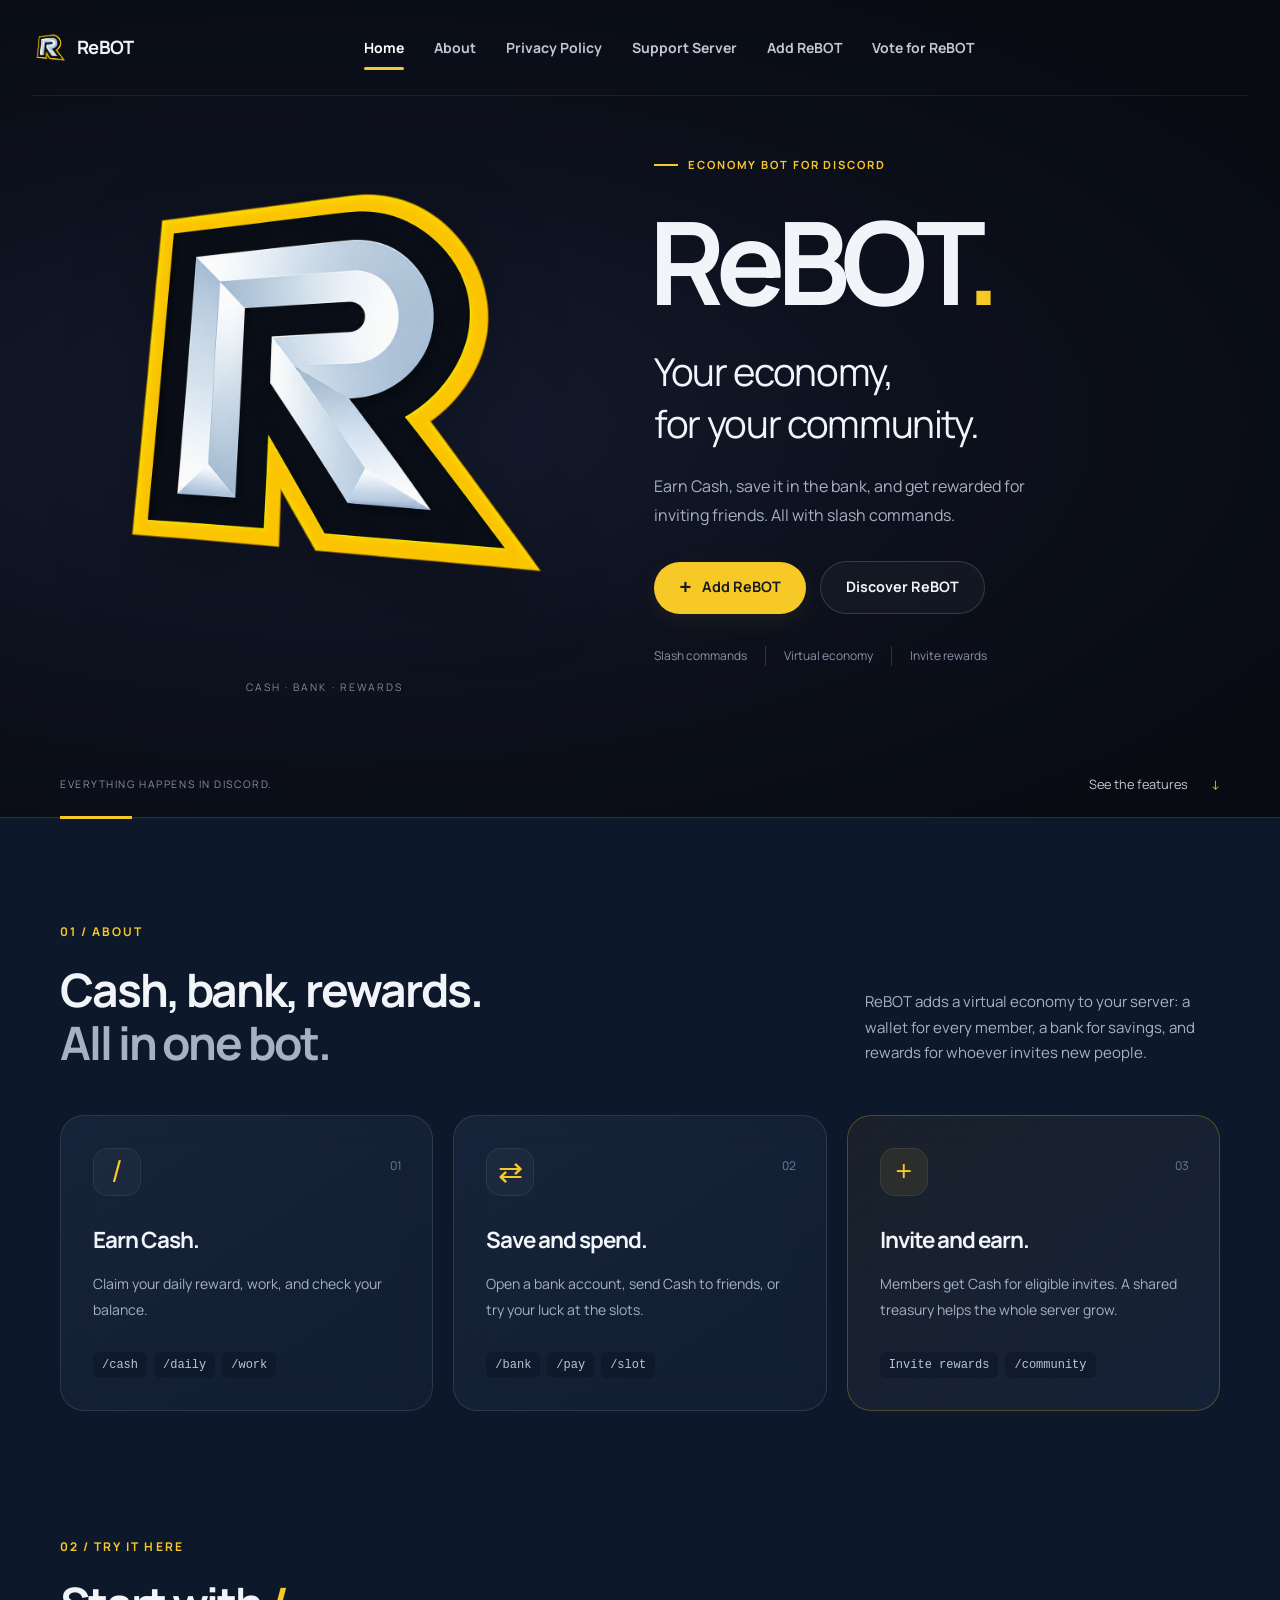
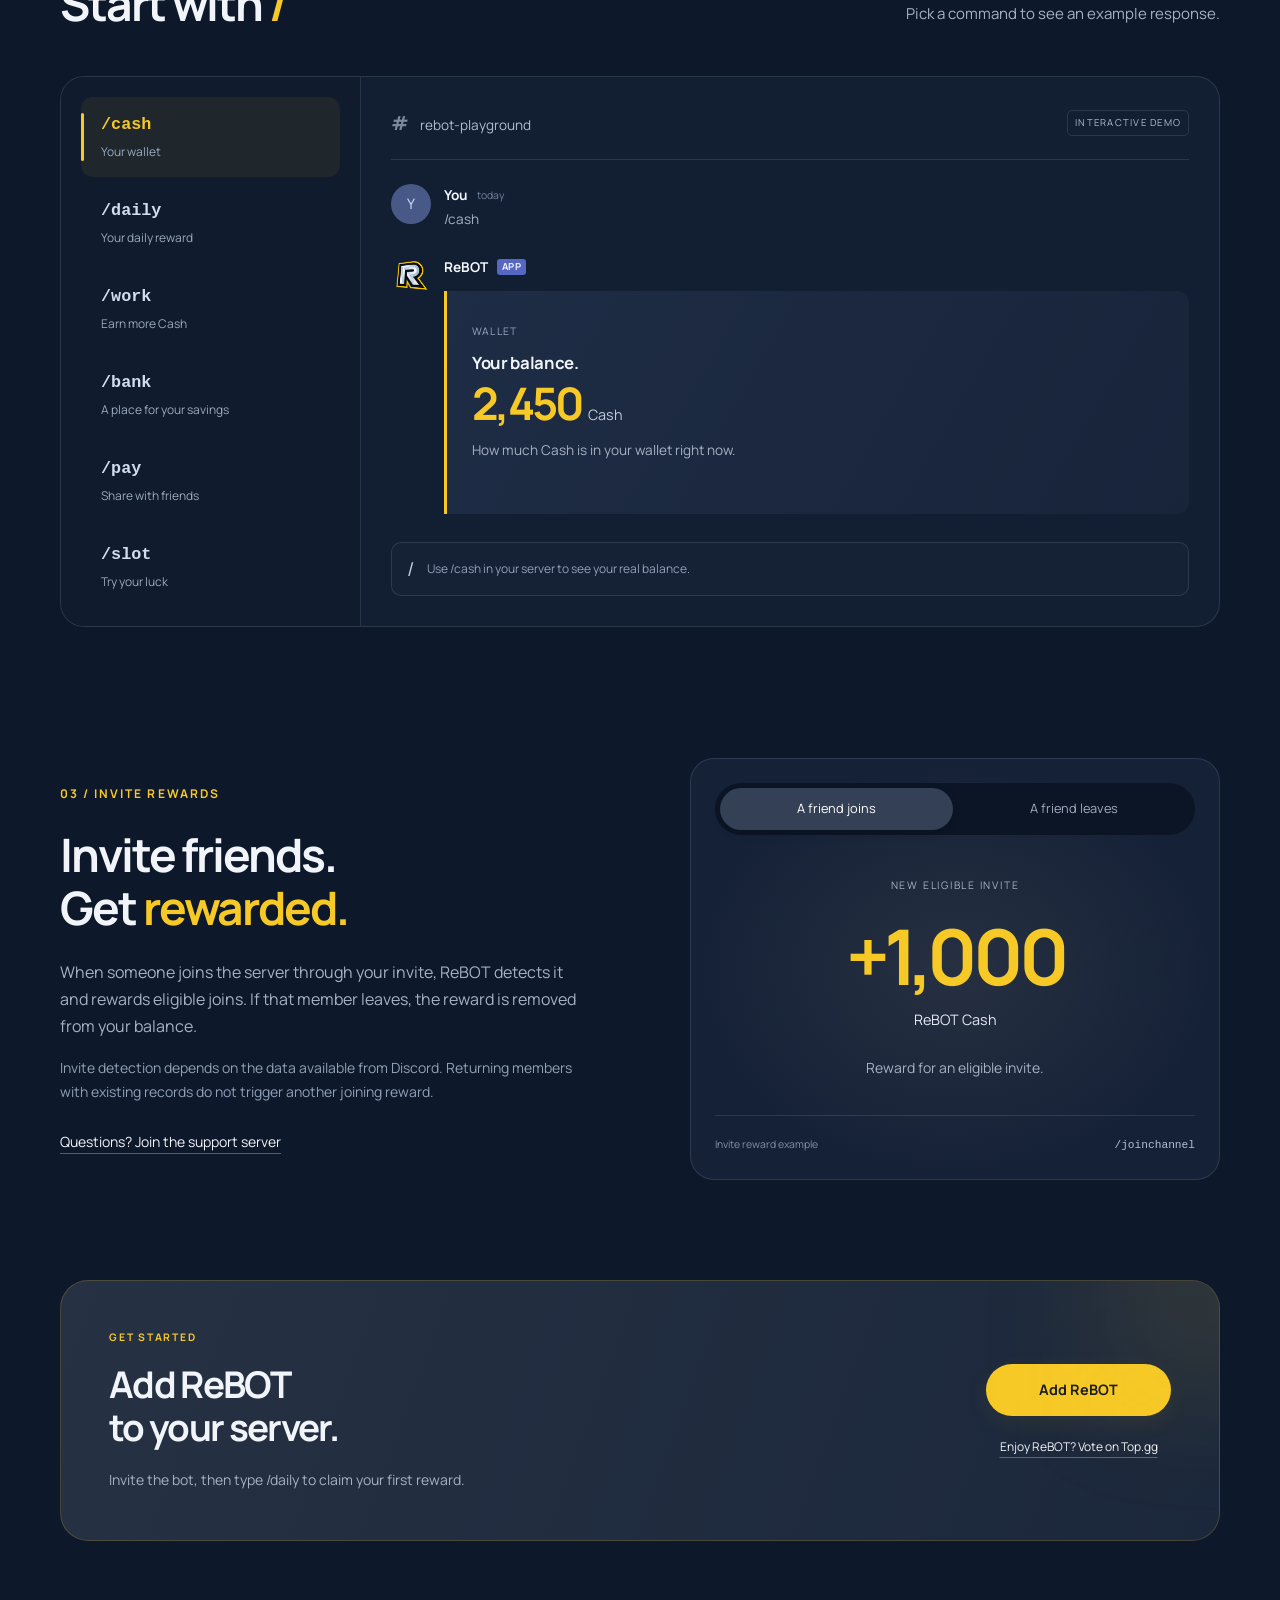
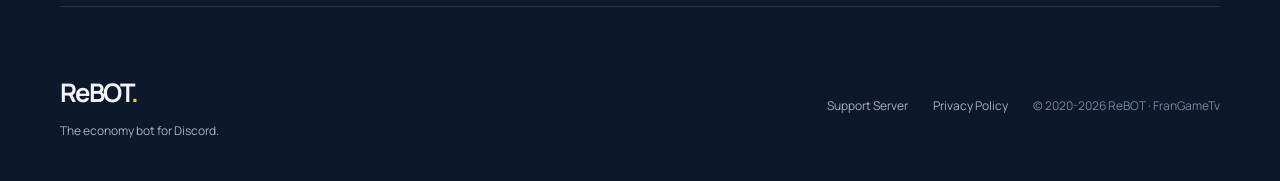
==== index.html @ 4101e81e "ReBOT-Web" ====
<!doctype html>
<html lang="en">
<head>
  <meta charset="utf-8"><meta name="viewport" content="width=device-width, initial-scale=1">
  <title>ReBOT - Your economy, for your community.</title>
  <meta name="description" content="Earn ReBOT Cash, invite friends, and grow your community. The Discord bot with a virtual economy, banking, daily rewards, and invite rewards.">
  <meta name="theme-color" content="#f6c927">
  <link rel="canonical" href="https://frangametv.github.io/ReBOT-Web/">
  <meta property="og:type" content="website"><meta property="og:locale" content="en_US"><meta property="og:site_name" content="ReBOT">
  <meta property="og:title" content="ReBOT - Your economy, for your community.">
  <meta property="og:description" content="Cash, banking, daily rewards, and invite rewards for your Discord server.">
  <meta property="og:url" content="https://frangametv.github.io/ReBOT-Web/">
  <meta property="og:image" content="https://frangametv.github.io/ReBOT-Web/assets/rebot-logo.png"><meta property="og:image:width" content="1254"><meta property="og:image:height" content="1254"><meta property="og:image:alt" content="Silver and yellow ReBOT logo">
  <meta name="twitter:card" content="summary_large_image"><meta name="twitter:title" content="ReBOT - Economy bot for Discord"><meta name="twitter:description" content="Cash, banking, rewards, and invites. All on Discord."><meta name="twitter:image" content="https://frangametv.github.io/ReBOT-Web/assets/rebot-logo.png">
  <link rel="icon" href="assets/rebot-logo.png" type="image/png">
  <link rel="preload" href="assets/manrope-regular.ttf" as="font" type="font/ttf" crossorigin>
  <link rel="stylesheet" href="styles.css"><script src="config.js" defer></script><script src="app.js" defer></script>
</head>
<body>
  <a class="skip-link" href="#main">Skip to content</a>
  <header class="site-header"><div class="nav-shell">
    <a class="brand" href="./" aria-label="ReBOT, homepage"><img src="assets/rebot-logo.png" alt="" width="36" height="36"><span>ReBOT</span></a>
    <button class="menu-toggle" aria-controls="navigation" aria-expanded="false" aria-label="Open menu"><span></span><span></span></button>
    <nav id="navigation" aria-label="Main navigation">
      <a class="active" href="./" aria-current="page">Home</a><a href="#about">About</a><a href="privacy.html">Privacy Policy</a><a href="https://discord.gg/d7ZrMRU" data-link="support" target="_blank" rel="noopener noreferrer">Support Server</a><a href="https://discord.com/oauth2/authorize?client_id=566619930540113920&amp;permissions=8&amp;scope=bot%20applications.commands" data-link="invite" target="_blank" rel="noopener noreferrer">Add ReBOT</a><a href="https://top.gg/bot/566619930540113920/vote" data-link="vote" target="_blank" rel="noopener noreferrer">Vote for ReBOT</a>
    </nav>
  </div></header>
  <main id="main">
    <section class="hero" aria-labelledby="hero-title"><div class="hero-inner container">
      <div class="logo-stage"><div class="logo-tilt"><img class="hero-logo" src="assets/rebot-logo.png" alt="Three-dimensional ReBOT logo: a silver R with a yellow outline" width="600" height="600" fetchpriority="high"></div><span class="logo-caption">CASH · BANK · REWARDS</span></div>
      <div class="hero-copy"><p class="eyebrow"><span class="tiny-line"></span> ECONOMY BOT FOR DISCORD</p><h1 id="hero-title">ReBOT<span class="title-dot">.</span></h1><p class="hero-subtitle">Your economy,<br>for your community.</p><p class="hero-description">Earn Cash, save it in the bank, and get rewarded for inviting friends. All with slash commands.</p><div class="button-row"><a class="button primary" data-link="invite" href="https://discord.com/oauth2/authorize?client_id=566619930540113920&amp;permissions=8&amp;scope=bot%20applications.commands" target="_blank" rel="noopener noreferrer"><span class="button-symbol" aria-hidden="true">+</span> Add ReBOT</a><a class="button secondary" href="#about">Discover ReBOT</a></div><div class="hero-tags"><span>Slash commands</span><span>Virtual economy</span><span>Invite rewards</span></div></div>
    </div><div class="hero-bottom container"><span>EVERYTHING HAPPENS IN DISCORD.</span><a href="#about">See the features <span aria-hidden="true">↓</span></a></div></section>
    <div class="section-rule" aria-hidden="true"><span></span></div>
    <section id="about" class="section container"><div class="section-heading reveal"><div><p class="eyebrow">01 / ABOUT</p><h2>Cash, bank, rewards.<br><span class="muted">All in one bot.</span></h2></div><p>ReBOT adds a virtual economy to your server: a wallet for every member, a bank for savings, and rewards for whoever invites new people.</p></div>
      <div class="feature-grid">
        <article class="feature-card reveal"><span class="feature-icon" aria-hidden="true">/</span><span class="card-number">01</span><h3>Earn Cash.</h3><p>Claim your daily reward, work, and check your balance.</p><div class="code-chips"><code>/cash</code><code>/daily</code><code>/work</code></div></article>
        <article class="feature-card reveal"><span class="feature-icon" aria-hidden="true">⇄</span><span class="card-number">02</span><h3>Save and spend.</h3><p>Open a bank account, send Cash to friends, or try your luck at the slots.</p><div class="code-chips"><code>/bank</code><code>/pay</code><code>/slot</code></div></article>
        <article class="feature-card feature-highlight reveal"><span class="feature-icon" aria-hidden="true">+</span><span class="card-number">03</span><h3>Invite and earn.</h3><p>Members get Cash for eligible invites. A shared treasury helps the whole server grow.</p><div class="code-chips"><code>Invite rewards</code><code>/community</code></div></article>
      </div>
    </section>
    <section id="commands" class="section command-section container"><div class="section-heading reveal"><div><p class="eyebrow">02 / TRY IT HERE</p><h2>Start with <span class="yellow">/</span></h2></div><p>Pick a command to see an example response.</p></div>
      <div class="command-playground reveal"><div class="command-picker" role="tablist" aria-label="Explore commands" aria-orientation="vertical">
        <button id="tab-cash" class="command-tab" role="tab" aria-selected="true" aria-controls="command-panel" data-command="cash"><code>/cash</code><span>Your wallet</span></button>
        <button id="tab-daily" class="command-tab" role="tab" aria-selected="false" aria-controls="command-panel" data-command="daily" tabindex="-1"><code>/daily</code><span>Your daily reward</span></button>
        <button id="tab-work" class="command-tab" role="tab" aria-selected="false" aria-controls="command-panel" data-command="work" tabindex="-1"><code>/work</code><span>Earn more Cash</span></button>
        <button id="tab-bank" class="command-tab" role="tab" aria-selected="false" aria-controls="command-panel" data-command="bank" tabindex="-1"><code>/bank</code><span>A place for your savings</span></button>
        <button id="tab-pay" class="command-tab" role="tab" aria-selected="false" aria-controls="command-panel" data-command="pay" tabindex="-1"><code>/pay</code><span>Share with friends</span></button>
        <button id="tab-slot" class="command-tab" role="tab" aria-selected="false" aria-controls="command-panel" data-command="slot" tabindex="-1"><code>/slot</code><span>Try your luck</span></button>
      </div><div id="command-panel" class="discord-demo" role="tabpanel" aria-labelledby="tab-cash" tabindex="0"><div class="demo-top"><span><b>#</b> rebot-playground</span><span class="demo-label">INTERACTIVE DEMO</span></div><div class="demo-message"><span class="demo-avatar">Y</span><div><span class="demo-name">You <small>today</small></span><p id="demo-input">/cash</p></div></div><div class="demo-message bot-message"><img src="assets/rebot-logo.png" alt="" width="40" height="40"><div class="demo-response"><span class="demo-name">ReBOT <span class="app-badge">APP</span></span><div class="response-embed" aria-live="polite"><span id="demo-kicker">WALLET</span><h3 id="demo-title">Your balance.</h3><div id="demo-value" class="demo-value">2,450 <span>Cash</span></div><p id="demo-description">How much Cash is in your wallet right now.</p></div></div></div><div class="demo-bottom"><span class="slash-mark">/</span><span id="demo-hint">Use /cash in your server to see your real balance.</span></div></div></div>
    </section>
    <section class="section container invite-section"><div class="invite-copy reveal"><p class="eyebrow">03 / INVITE REWARDS</p><h2>Invite friends.<br>Get <span class="yellow">rewarded.</span></h2><p>When someone joins the server through your invite, ReBOT detects it and rewards eligible joins. If that member leaves, the reward is removed from your balance.</p><p class="small-text">Invite detection depends on the data available from Discord. Returning members with existing records do not trigger another joining reward.</p><a class="text-link" href="https://discord.gg/d7ZrMRU" data-link="support" target="_blank" rel="noopener noreferrer">Questions? Join the support server</a></div><div class="invite-demo reveal"><div class="segmented" role="group" aria-label="Invite simulation"><button aria-pressed="true" data-event="join">A friend joins</button><button aria-pressed="false" data-event="leave">A friend leaves</button></div><div class="reward-display" aria-live="polite"><span class="reward-caption" id="reward-caption">NEW ELIGIBLE INVITE</span><strong id="reward-number">+1,000</strong><span class="reward-currency">ReBOT Cash</span><p id="reward-detail">Reward for an eligible invite.</p></div><div class="invite-footnote"><span>Invite reward example</span><code id="reward-command">/joinchannel</code></div></div></section>
    <section class="container closing-section reveal"><div><p class="eyebrow">GET STARTED</p><h2>Add ReBOT<br>to your server.</h2><p>Invite the bot, then type /daily to claim your first reward.</p></div><div class="closing-actions"><a class="button primary" data-link="invite" href="https://discord.com/oauth2/authorize?client_id=566619930540113920&amp;permissions=8&amp;scope=bot%20applications.commands" target="_blank" rel="noopener noreferrer">Add ReBOT</a><a class="text-link" data-link="vote" href="https://top.gg/bot/566619930540113920/vote" target="_blank" rel="noopener noreferrer">Enjoy ReBOT? Vote on Top.gg</a></div></section>
  </main>
  <footer class="site-footer container"><div><a class="footer-brand" href="./">ReBOT<span>.</span></a><p>The economy bot for Discord.</p></div><div class="footer-links"><a href="https://discord.gg/d7ZrMRU" data-link="support" target="_blank" rel="noopener noreferrer">Support Server</a><a href="privacy.html">Privacy Policy</a><span>© 2020-<span data-year>2026</span> ReBOT · FranGameTv</span></div></footer>
</body>
</html>
---- styles.css ----
@font-face{font-family:Manrope;src:url('assets/manrope-regular.ttf') format('truetype');font-weight:400 500;font-display:swap}@font-face{font-family:Manrope;src:url('assets/manrope-bold.ttf') format('truetype');font-weight:600 800;font-display:swap}
:root{--bg:#0e182b;--hero:#0a0d17;--surface:#162238;--surface-high:#1c2940;--ink:#f1f4f9;--muted:#a6b1c4;--yellow:#f6c927;--line:rgba(193,207,235,.14);--radius:24px;--font:Manrope,'Segoe UI',sans-serif;color-scheme:dark}
*{box-sizing:border-box}html{scroll-behavior:smooth;scroll-padding-top:110px}body{margin:0;background:var(--bg);color:var(--ink);font-family:var(--font);font-size:16px;line-height:1.7}a{color:inherit;text-decoration:none}button{font:inherit;color:inherit;cursor:pointer}button,a{-webkit-tap-highlight-color:transparent}button{border:0}button:focus-visible,a:focus-visible,summary:focus-visible,[tabindex="0"]:focus-visible{outline:3px solid var(--yellow);outline-offset:6px}img{display:block;max-width:100%}h1,h2,h3,p{margin:0}h1,h2,h3{line-height:1.16;letter-spacing:-.045em}h2{font-size:clamp(2rem,3.6vw,3.2rem);font-weight:700}h3{font-size:1.5rem}p{color:var(--muted)}code{font-family:Consolas,monospace;font-size:.9rem}.container{width:min(1160px,calc(100% - 96px));margin-inline:auto}.yellow{color:var(--yellow)}.muted{color:var(--muted)}.eyebrow{font-size:.75rem;font-weight:700;letter-spacing:.17em;color:var(--yellow);margin-bottom:24px}.small-text{font-size:.875rem}.skip-link{position:fixed;top:-100px;left:16px;z-index:99;background:var(--yellow);color:#111;padding:10px 20px;border-radius:12px}.skip-link:focus{top:15px}
.site-header{position:absolute;inset:0 0 auto;z-index:10}.nav-shell{width:min(1376px,calc(100% - 64px));min-height:96px;margin:auto;display:flex;align-items:center;gap:36px;border-bottom:1px solid rgba(255,255,255,.07)}.brand{display:flex;align-items:center;gap:9px;font-weight:700;font-size:1.15rem;letter-spacing:-.04em}.brand img{border-radius:8px}.site-header nav{display:flex;align-items:center;justify-content:center;gap:30px;margin:auto;padding-right:80px}.site-header nav a{position:relative;font-size:.875rem;font-weight:600;white-space:nowrap;padding:14px 0;color:#c0c7d4;transition:color .2s}.site-header nav a::after{content:'';position:absolute;bottom:3px;left:0;width:100%;height:3px;background:var(--yellow);border-radius:5px;transform:scaleX(0);transform-origin:center;transition:transform .2s}.site-header nav a:hover,.site-header nav a.active{color:#fff}.site-header nav a:hover::after,.site-header nav a:focus-visible::after,.site-header nav a.active::after{transform:scaleX(1)}.menu-toggle{display:none}
.hero{background:radial-gradient(ellipse at 26% 52%,#171d31 0%,#0d111e 43%,#080b12 85%);overflow:hidden;position:relative}.hero-inner{min-height:738px;padding-top:125px;padding-bottom:55px;display:grid;grid-template-columns:1fr 1.07fr;align-items:center;gap:65px}.logo-stage{position:relative;perspective:1000px;text-align:center}.logo-tilt{transform-style:preserve-3d;transition:transform .15s ease-out;will-change:transform}.hero-logo{width:100%;height:auto;aspect-ratio:1;object-fit:contain;filter:drop-shadow(0 24px 40px #0005)}.logo-caption{display:block;font-size:.65rem;letter-spacing:.2em;color:#7e8a9f;margin-top:25px}.hero-copy .eyebrow{display:flex;gap:10px;align-items:center;font-size:.7rem}.tiny-line{display:inline-block;width:24px;height:2px;background:var(--yellow)}.hero h1{font-size:clamp(5rem,9vw,8rem);letter-spacing:-.075em;font-weight:700;line-height:1.1;margin-left:-5px;margin-bottom:21px}.title-dot{color:var(--yellow)}.hero-subtitle{font-size:clamp(1.7rem,3vw,2.5rem);font-weight:500;color:var(--ink);line-height:1.35;letter-spacing:-.035em}.hero-description{max-width:420px;margin-top:22px;font-size:1rem;line-height:1.8}.button-row{display:flex;flex-wrap:wrap;align-items:center;gap:14px;margin-top:32px}.button{display:inline-flex;justify-content:center;align-items:center;gap:10px;min-height:52px;padding:13px 25px;border-radius:100px;font-size:.9rem;font-weight:700;transition:background .2s,transform .2s,box-shadow .2s}.button:hover{transform:translateY(-3px)}.primary{background:var(--yellow);color:#171a22;box-shadow:0 7px 24px #f6c92712}.primary:hover{background:#ffdb54;box-shadow:0 8px 30px #f6c92726}.secondary{background:#ffffff09;backdrop-filter:blur(16px);border:1px solid #ffffff26}.secondary:hover{background:#ffffff15}.button-symbol{font-size:1.4rem;line-height:1}.hero-tags{display:flex;gap:18px;margin-top:32px;font-size:.75rem;color:#8894a9}.hero-tags span+span{border-left:1px solid #ffffff25;padding-left:18px}.hero-bottom{display:flex;justify-content:space-between;align-items:center;padding-block:22px;color:#8591a7;font-size:.65rem;letter-spacing:.15em}.hero-bottom a{font-size:.8rem;letter-spacing:0;color:#c0c7d4}.hero-bottom a span{margin-left:20px;color:var(--yellow)}.section-rule{height:1px;background:var(--line);position:relative}.section-rule span{position:absolute;left:calc((100% - min(1160px,100% - 96px))/2);top:-1px;background:var(--yellow);width:72px;height:3px}
.section{padding-top:104px;padding-bottom:16px;scroll-margin-top:30px}.section-heading{display:flex;justify-content:space-between;gap:40px;align-items:flex-end;margin-bottom:45px}.section-heading>p{max-width:355px;font-size:.94rem;margin-bottom:4px}.section-heading .eyebrow{margin-bottom:20px}.feature-grid{display:grid;grid-template-columns:repeat(3,1fr);gap:20px}.feature-card{padding:32px;position:relative;background:linear-gradient(145deg,#1b2940aa,#142035aa);border:1px solid var(--line);border-radius:var(--radius);backdrop-filter:blur(16px);transition:transform .25s,border-color .25s}.feature-card:hover{transform:translateY(-6px);border-color:#f6c92766}.feature-icon{display:flex;align-items:center;justify-content:center;width:48px;height:48px;border-radius:15px;background:#ffffff08;border:1px solid #ffffff12;font-size:1.9rem;color:var(--yellow);margin-bottom:29px;line-height:1}.card-number{position:absolute;top:40px;right:30px;color:#6d7d96;font-size:.75rem}.feature-card h3{line-height:1.3;font-size:1.4rem;margin-bottom:17px}.feature-card p{font-size:.875rem;line-height:1.85}.code-chips{display:flex;gap:7px;flex-wrap:wrap;margin-top:29px}.code-chips code{padding:3px 9px;background:#0a142580;color:#b9c5d9;border-radius:6px;font-size:.75rem}.feature-highlight{background:linear-gradient(140deg,#f6c9270d,#162238);border-color:#f6c92740}.feature-highlight .feature-icon{background:#f6c92715}.command-section{padding-top:110px}.command-playground{display:grid;grid-template-columns:300px 1fr;border:1px solid var(--line);border-radius:var(--radius);overflow:hidden;background:#121e32}.command-picker{display:flex;flex-direction:column;gap:6px;padding:20px;border-right:1px solid var(--line);background:#101b2d}.command-tab{text-align:left;display:flex;flex-direction:column;gap:3px;padding:14px 20px;border-radius:12px;background:transparent;transition:background .2s;position:relative}.command-tab:hover{background:#ffffff06}.command-tab[aria-selected="true"]{background:#f6c92710}.command-tab[aria-selected="true"]::before{content:'';position:absolute;left:0;top:20%;height:60%;width:3px;border-radius:5px;background:var(--yellow)}.command-tab code{font-size:1.05rem;font-weight:700;color:#d4ddef}.command-tab[aria-selected="true"] code{color:var(--yellow)}.command-tab span{color:#9aa9c0;font-size:.75rem}.discord-demo{padding:30px;display:flex;flex-direction:column;min-width:0}.demo-top{display:flex;justify-content:space-between;gap:12px;border-bottom:1px solid var(--line);padding-bottom:20px;margin-bottom:24px;font-size:.85rem;color:#b0bcd0}.demo-top b{font-size:1.2rem;margin-right:8px;color:#7c8aa1}.demo-label{font-size:.6rem;letter-spacing:.13em;border:1px solid var(--line);border-radius:5px;padding:4px 7px;align-self:center}.demo-message{display:flex;gap:13px;margin-bottom:25px;align-items:flex-start}.demo-avatar{width:40px;height:40px;border-radius:50%;background:#485987;color:#d9e1ff;display:grid;place-items:center;font-size:.9rem}.demo-name{font-size:.85rem;font-weight:700;display:flex;align-items:center;gap:9px}.demo-name small{font-size:.65rem;color:#74849f;font-weight:400}.demo-message p{font-size:.85rem}.demo-message>img{border-radius:12px;flex-shrink:0}.demo-response{width:100%;min-width:0}.app-badge{font-size:.6rem;background:#5666c3;padding:0 5px;border-radius:3px;letter-spacing:.04em}.response-embed{margin-top:12px;border-left:3px solid var(--yellow);background:linear-gradient(120deg,#1e2c45,#18243a);padding:25px;border-radius:0 12px 12px 0;min-height:223px}.response-embed>span{font-size:.65rem;letter-spacing:.12em;color:#96a7c1}.response-embed h3{font-size:1.05rem;letter-spacing:-.02em;margin-top:10px}.demo-value{font-size:2.8rem;font-weight:700;letter-spacing:-.06em;color:var(--yellow);line-height:1.4}.demo-value span{font-size:.9rem;letter-spacing:0;font-weight:400;color:#c2cbda}.response-embed p{font-size:.85rem;margin-top:4px;line-height:1.7}.demo-bottom{display:flex;align-items:center;gap:13px;background:#ffffff04;border:1px solid var(--line);border-radius:10px;padding:10px 15px;margin-top:auto;color:#91a1b9;font-size:.75rem}.slash-mark{font-size:1.2rem;color:#c6cfdf}.invite-section{display:grid;grid-template-columns:1fr 1fr;gap:100px;align-items:center;padding-top:115px;padding-bottom:100px}.invite-copy>p:not(.eyebrow){margin-top:24px}.invite-copy>p.small-text{margin-top:16px;color:#8fa0b8}.text-link{display:inline-block;font-size:.875rem;text-decoration:underline;text-decoration-color:#f6c92766;text-underline-offset:6px;transition:color .2s}.text-link:hover{color:var(--yellow)}.invite-copy .text-link{margin-top:26px}.invite-demo{border:1px solid var(--line);border-radius:var(--radius);background:radial-gradient(ellipse at 50% 50%,#263041,#152137 70%);padding:24px}.segmented{display:flex;background:#0b1525;border-radius:100px;padding:5px;gap:4px}.segmented button{padding:10px 15px;border-radius:100px;background:transparent;flex:1;font-size:.8rem;color:#9facbf;transition:all .2s}.segmented button[aria-pressed="true"]{background:#344055;color:#fff;box-shadow:0 3px 8px #0002}.reward-display{text-align:center;padding:35px 0}.reward-caption{font-size:.65rem;letter-spacing:.17em;color:#a4b1c6}.reward-display strong{display:block;font-size:clamp(3.5rem,6vw,5rem);color:var(--yellow);letter-spacing:-.07em;line-height:1.3;margin-top:9px}.reward-display.is-leave strong{color:#f2aa86}.reward-currency{font-size:.9rem;color:#e2e8f1}.reward-display p{font-size:.875rem;margin-top:23px}.invite-footnote{display:flex;justify-content:space-between;gap:10px;border-top:1px solid var(--line);padding-top:20px;font-size:.65rem;color:#8191ab}.invite-footnote code{font-size:.7rem;color:#b1bfd4}.closing-section{border:1px solid #f6c92730;border-radius:28px;background:linear-gradient(110deg,#263143,#1b273b);padding:48px;display:flex;align-items:center;justify-content:space-between;gap:40px;position:relative;overflow:hidden}.closing-section:before{content:'';position:absolute;width:250px;height:250px;right:-130px;top:-130px;background:#f6c92715;filter:blur(60px);pointer-events:none}.closing-section .eyebrow{font-size:.65rem;margin-bottom:16px}.closing-section h2{font-size:2.3rem}.closing-section p:not(.eyebrow){font-size:.875rem;margin-top:20px}.closing-actions{display:flex;flex-direction:column;align-items:center;gap:21px;flex-shrink:0}.closing-actions .button{min-width:185px}.closing-actions .text-link{font-size:.75rem}.site-footer{display:flex;justify-content:space-between;align-items:center;gap:30px;padding-top:64px;padding-bottom:40px;margin-top:65px;border-top:1px solid var(--line)}.footer-brand{font-size:1.6rem;font-weight:700;letter-spacing:-.06em}.footer-brand span{color:var(--yellow)}.site-footer p{font-size:.75rem;margin-top:6px}.footer-links{display:flex;gap:25px;align-items:center;flex-wrap:wrap;font-size:.75rem;color:#a3b1c8}.footer-links>a:hover{color:var(--yellow)}.footer-links>span{color:#74869f}.reveal{opacity:1;transform:none}.motion-ready .reveal{opacity:0;transform:translateY(16px);transition:opacity .6s,transform .6s}.motion-ready .reveal.visible{opacity:1;transform:none}
.privacy-hero .hero-inner{min-height:650px;grid-template-columns:.85fr 1.15fr;gap:75px}.privacy-hero .logo-stage{max-width:370px;justify-self:center}.privacy-hero h1{font-size:clamp(3.5rem,6.5vw,6rem);letter-spacing:-.065em}.privacy-hero .hero-subtitle{font-size:1.6rem}.policy-meta{font-size:.75rem;margin-top:26px;color:#8392aa}.privacy-layout{display:grid;grid-template-columns:230px 1fr;gap:70px;padding-top:75px;align-items:start}.policy-nav{position:sticky;top:32px}.policy-nav .eyebrow{font-size:.65rem;color:#94a5bf}.policy-nav a{display:block;font-size:.8rem;color:#a6b4c9;padding:10px 15px;border-left:2px solid var(--line);transition:all .2s}.policy-nav a:hover,.policy-nav a.current{border-color:var(--yellow);color:var(--yellow);background:#f6c92706}.policy-nav .policy-contact{margin-top:26px;border:1px solid var(--line);padding:18px;border-radius:14px}.policy-contact p{font-size:.8rem}.policy-contact a{border:0;padding:8px 0 0;color:var(--yellow)}.policy-content{min-width:0}.policy-intro{font-size:1.1rem;line-height:1.9;color:#c5cfde;margin-bottom:25px}.policy-note{border:1px solid #f6c92736;border-radius:14px;background:#f6c92708;padding:18px 22px;color:#d9ceb0;font-size:.8rem;margin-bottom:35px}.policy-summary{display:grid;grid-template-columns:repeat(3,1fr);gap:12px;margin-bottom:48px}.policy-summary div{border:1px solid var(--line);border-radius:16px;padding:20px;background:#ffffff03}.policy-summary strong{display:block;font-size:.95rem;color:#e9eff9;line-height:1.5;margin-bottom:8px}.policy-summary span{font-size:.75rem;color:#a3b1c6;line-height:1.5;display:block}.policy-section{scroll-margin-top:35px;padding-block:30px;border-top:1px solid var(--line)}.policy-section h2{font-size:1.65rem;margin-bottom:22px;line-height:1.35;display:flex;gap:15px;align-items:baseline}.policy-section h2>span{font-size:.7rem;color:var(--yellow);font-weight:400;letter-spacing:0}.policy-section>p{font-size:.925rem;line-height:1.9;margin-block:15px}.policy-section ul{color:#a6b1c4;font-size:.925rem;padding-left:20px}.policy-section li{padding:5px 0}.policy-section strong{color:#dce5f2;font-weight:700}.policy-section details{border:1px solid var(--line);border-radius:14px;margin-block:12px;background:#ffffff02;overflow:hidden}.policy-section summary{cursor:pointer;list-style:none;padding:20px 24px;font-size:.9rem;display:flex;justify-content:space-between;gap:20px;align-items:center}.policy-section summary::-webkit-details-marker{display:none}.policy-section summary:after{content:'+';color:var(--yellow);font-size:1.4rem;line-height:1}.policy-section details[open] summary:after{content:'−'}.policy-section details p{padding:0 24px 22px;font-size:.875rem;line-height:1.9}.policy-section a:not(.button){text-decoration:underline;text-underline-offset:4px;text-decoration-color:#f6c92766}.deletion-card{padding:28px;border:1px solid #f6c92740;border-radius:20px;background:linear-gradient(120deg,#f6c9270a,#ffffff03);margin-top:24px}.deletion-card h3{font-size:1.25rem;margin-bottom:12px}.deletion-card p{font-size:.875rem;line-height:1.8;margin-bottom:20px}.deletion-card .button{font-size:.8rem}.policy-actions{display:flex;gap:15px;flex-wrap:wrap;align-items:center}.copy-request{background:transparent;border:1px solid var(--line);font-size:.8rem;padding:12px 18px;border-radius:100px}.copy-status{font-size:.8rem;color:var(--yellow);margin-top:10px;min-height:1.7em}.request-template{white-space:pre-wrap;color:#c5cfde;font-family:var(--font);font-size:.85rem;padding:18px;border:1px solid var(--line);border-radius:10px;margin-top:15px}.request-template[hidden]{display:none}
@media(min-width:1500px){.hero-inner{min-height:800px}.hero h1{font-size:8.4rem}}
@media(max-width:1150px){.site-header nav{gap:20px;padding-right:0}.nav-shell{gap:22px}.site-header nav a{font-size:.75rem}.hero-inner{gap:35px}.hero-tags{gap:10px;font-size:.65rem}.hero-tags span+span{padding-left:10px}.feature-card{padding:25px}.invite-section{gap:55px}.privacy-layout{gap:40px;grid-template-columns:190px 1fr}.closing-section{padding:35px}.footer-links{gap:18px}}
@media(max-width:850px){.container{width:calc(100% - 48px)}.nav-shell{width:calc(100% - 40px);min-height:80px;justify-content:space-between}.menu-toggle{display:flex;flex-direction:column;justify-content:center;gap:6px;background:#ffffff09;border:1px solid var(--line);height:44px;width:44px;border-radius:50%;align-items:center}.menu-toggle span{display:block;width:18px;height:2px;background:#edf1f8;transition:transform .2s}.menu-toggle[aria-expanded="true"] span:first-child{transform:translateY(4px) rotate(45deg)}.menu-toggle[aria-expanded="true"] span:last-child{transform:translateY(-4px) rotate(-45deg)}.site-header nav{display:none;position:absolute;top:90px;left:20px;right:20px;background:#101a2bf5;backdrop-filter:blur(24px);border:1px solid var(--line);border-radius:20px;padding:18px 25px;box-shadow:0 20px 80px #0008;align-items:stretch;gap:3px}.site-header nav.is-open{display:flex;flex-direction:column}.site-header nav a{font-size:.9rem;align-self:flex-start}.hero-inner{min-height:680px;gap:25px}.hero h1{font-size:5.4rem}.hero-subtitle{font-size:1.8rem}.hero-copy .eyebrow{font-size:.6rem;letter-spacing:.1em}.hero-description{font-size:.9rem}.hero-tags{flex-wrap:wrap;row-gap:8px}.logo-caption{font-size:.55rem}.section{padding-top:75px}.section-heading{align-items:flex-start;flex-direction:column;gap:22px}.section-heading>p{max-width:520px}.feature-grid{gap:14px}.feature-card{padding:23px 20px}.feature-card h3{font-size:1.2rem}.feature-card p{font-size:.8rem}.command-playground{grid-template-columns:230px 1fr}.command-picker{padding:12px}.command-tab{padding:14px}.discord-demo{padding:22px}.demo-label{display:none}.response-embed{padding:18px}.demo-value{font-size:2.5rem}.invite-section{gap:30px}.invite-section h2{font-size:2.3rem}.invite-copy>p{font-size:.875rem}.segmented button{padding:10px;font-size:.7rem}.closing-section{gap:24px}.closing-section h2{font-size:1.8rem}.closing-actions .text-link{font-size:.65rem}.site-footer{align-items:flex-start}.footer-links{flex-direction:column;gap:12px;align-items:flex-end}.privacy-hero .hero-inner{gap:35px;min-height:610px}.privacy-hero h1{font-size:3.7rem}.privacy-hero .hero-subtitle{font-size:1.25rem}.privacy-layout{grid-template-columns:1fr}.policy-nav{position:static}.policy-nav .eyebrow,.policy-nav .policy-contact{display:none}.policy-nav>div:first-of-type{display:flex;flex-wrap:wrap;gap:8px}.policy-nav a{border:1px solid var(--line);border-radius:100px;padding:8px 14px;font-size:.75rem}.privacy-layout{padding-top:35px;gap:35px}}
@media(max-width:600px){.container{width:calc(100% - 40px)}.hero-inner{grid-template-columns:1fr;gap:25px;padding-top:100px;padding-bottom:35px;min-height:0}.logo-stage{width:240px;justify-self:center}.logo-caption{display:none}.hero-copy{text-align:center}.hero-copy .eyebrow{justify-content:center;margin-bottom:15px;font-size:.6rem}.hero h1{font-size:5rem;margin-bottom:17px}.hero-subtitle{font-size:1.85rem}.hero-description{max-width:330px;margin:20px auto 0}.button-row{justify-content:center;margin-top:25px}.hero-tags{justify-content:center;margin-top:27px;font-size:.65rem}.hero-bottom{padding:22px 0}.hero-bottom>span{font-size:.55rem;max-width:170px;line-height:1.8}.hero-bottom a{font-size:.7rem}.hero-bottom a span{margin-left:8px}.section-rule span{left:20px;width:50px}.section{padding-top:60px}.eyebrow{font-size:.65rem}.section-heading{margin-bottom:30px}.section-heading h2{font-size:2rem}.feature-grid{grid-template-columns:1fr}.feature-card{padding:26px}.feature-card h3{font-size:1.4rem}.feature-card p{font-size:.9rem}.feature-icon{margin-bottom:20px}.code-chips{margin-top:20px}.command-playground{grid-template-columns:1fr}.command-picker{flex-direction:row;overflow-x:auto;border-right:0;border-bottom:1px solid var(--line);padding:12px;gap:5px}.command-tab{padding:10px 16px;flex-shrink:0}.command-tab span{display:none}.command-tab[aria-selected="true"]::before{top:auto;bottom:0;height:2px;width:60%;left:20%}.command-tab code{font-size:.9rem}.discord-demo{padding:20px 16px}.demo-message{gap:10px}.demo-top{font-size:.75rem}.demo-message>img,.demo-avatar{width:32px;height:32px;flex-shrink:0}.demo-value{font-size:2.7rem}.response-embed{padding:18px 15px;min-height:230px}.response-embed p{font-size:.8rem}.demo-bottom{font-size:.65rem}.invite-section{grid-template-columns:1fr;padding-bottom:55px;gap:30px}.invite-section h2{font-size:2.2rem}.invite-copy>p{font-size:.9rem}.invite-demo{padding:20px}.segmented button{font-size:.8rem}.closing-section{padding:30px;flex-direction:column;align-items:flex-start;border-radius:24px}.closing-section h2{font-size:1.8rem}.closing-actions{align-items:flex-start;gap:18px}.closing-actions .text-link{font-size:.75rem}.site-footer{margin-top:50px;padding-top:35px;flex-direction:column;gap:26px}.footer-links{align-items:flex-start;gap:15px}.privacy-hero .hero-inner{grid-template-columns:1fr;gap:30px;min-height:0}.privacy-hero .logo-stage{width:160px}.privacy-hero h1{font-size:3.4rem}.privacy-hero .hero-subtitle{font-size:1.35rem}.privacy-hero .hero-description{font-size:.875rem}.policy-meta{font-size:.7rem}.privacy-layout{padding-top:30px}.policy-summary{gap:8px}.policy-summary div{padding:15px 11px}.policy-summary strong{font-size:.75rem}.policy-summary span{font-size:.65rem}.policy-intro{font-size:1rem}.policy-section h2{font-size:1.45rem}.policy-section summary{padding:18px;font-size:.85rem}.policy-section details p{padding:0 18px 18px}.deletion-card{padding:22px}}
@media(prefers-reduced-motion:reduce){html{scroll-behavior:auto}*,*:before,*:after{animation:none!important;transition:none!important}.motion-ready .reveal{opacity:1;transform:none}.logo-tilt{transform:none!important}}
@media print{.site-header,.hero .logo-stage,.hero-bottom,.policy-nav,.site-footer,.policy-actions,.copy-status{display:none}body,.hero{background:white;color:black}.container{width:100%}.privacy-hero .hero-inner{display:block;min-height:0;padding:20px 0}.hero h1{font-size:36px}.privacy-layout{display:block;padding-top:20px}p,.policy-intro,.policy-section strong{color:#333}.policy-section{break-inside:avoid}.policy-section details p{display:block}.policy-summary div,.policy-section details{border:1px solid #ccc}.hero-subtitle{color:#333!important}}
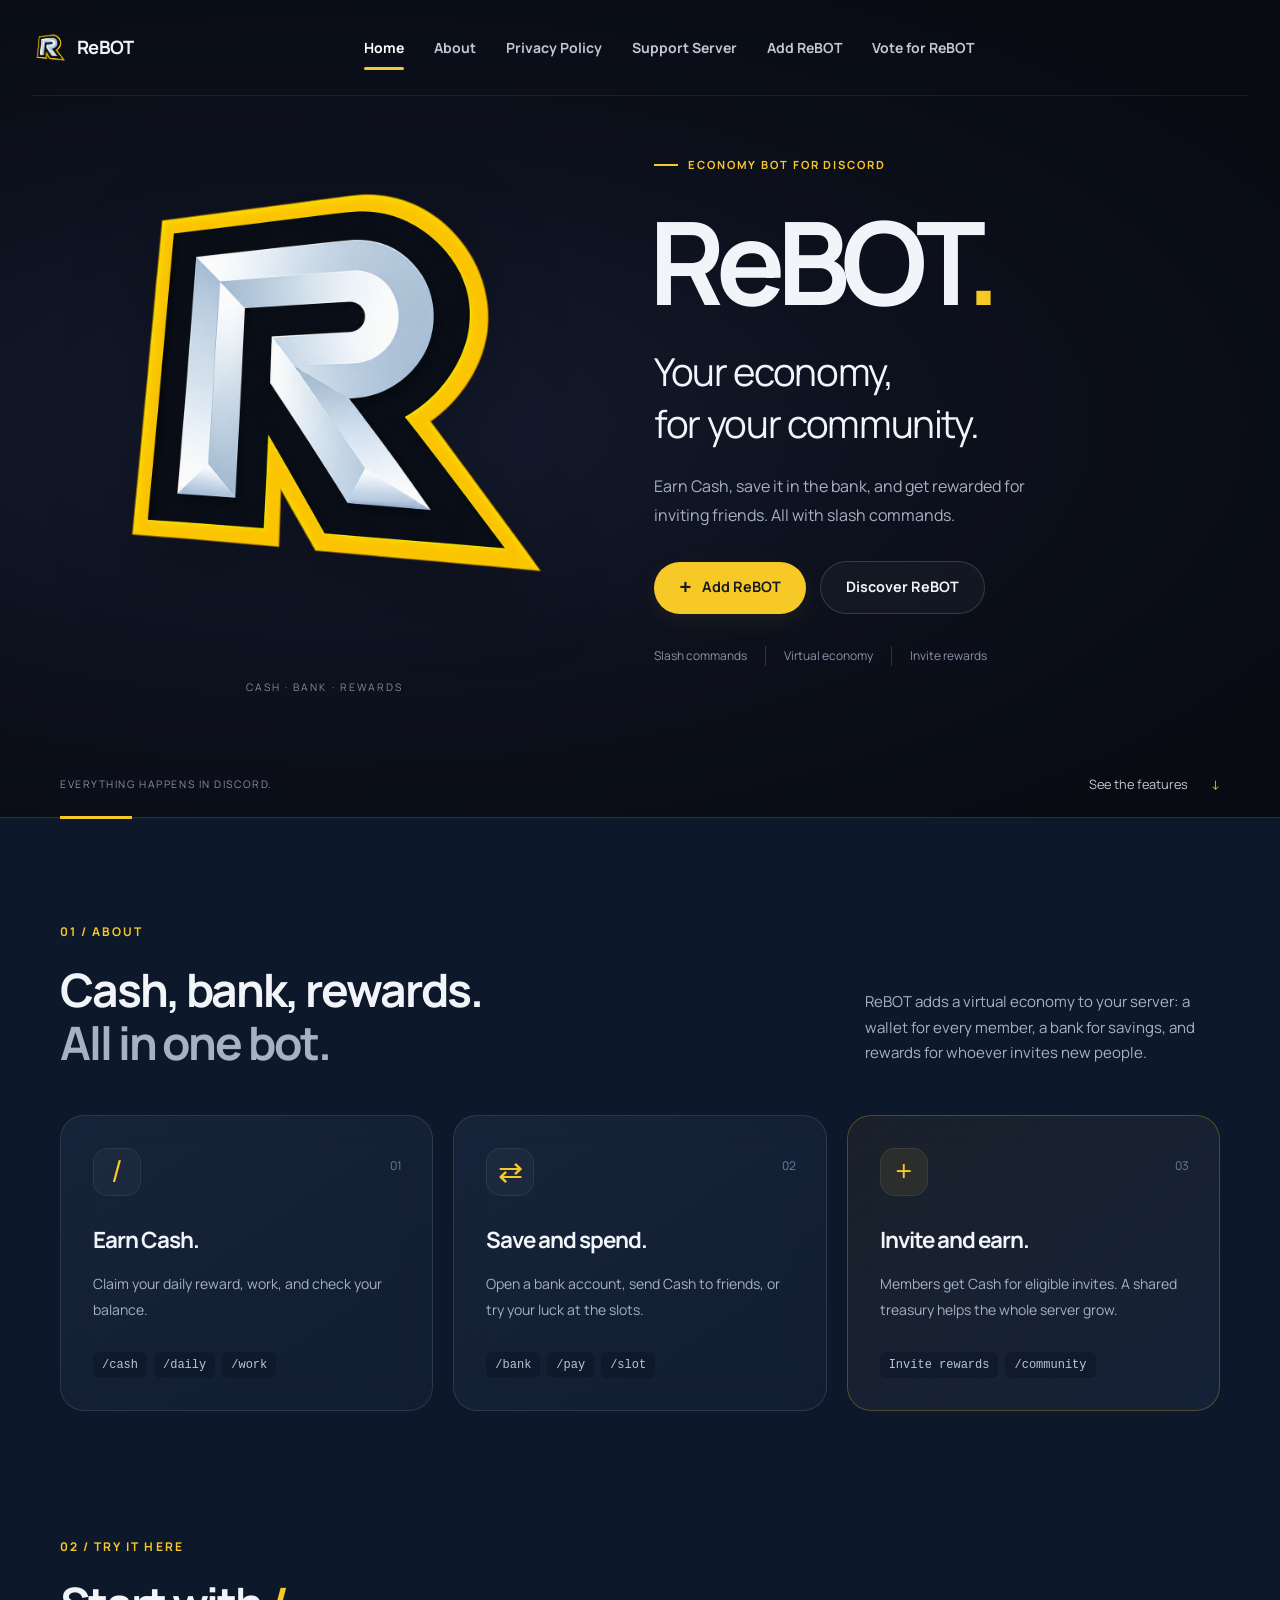
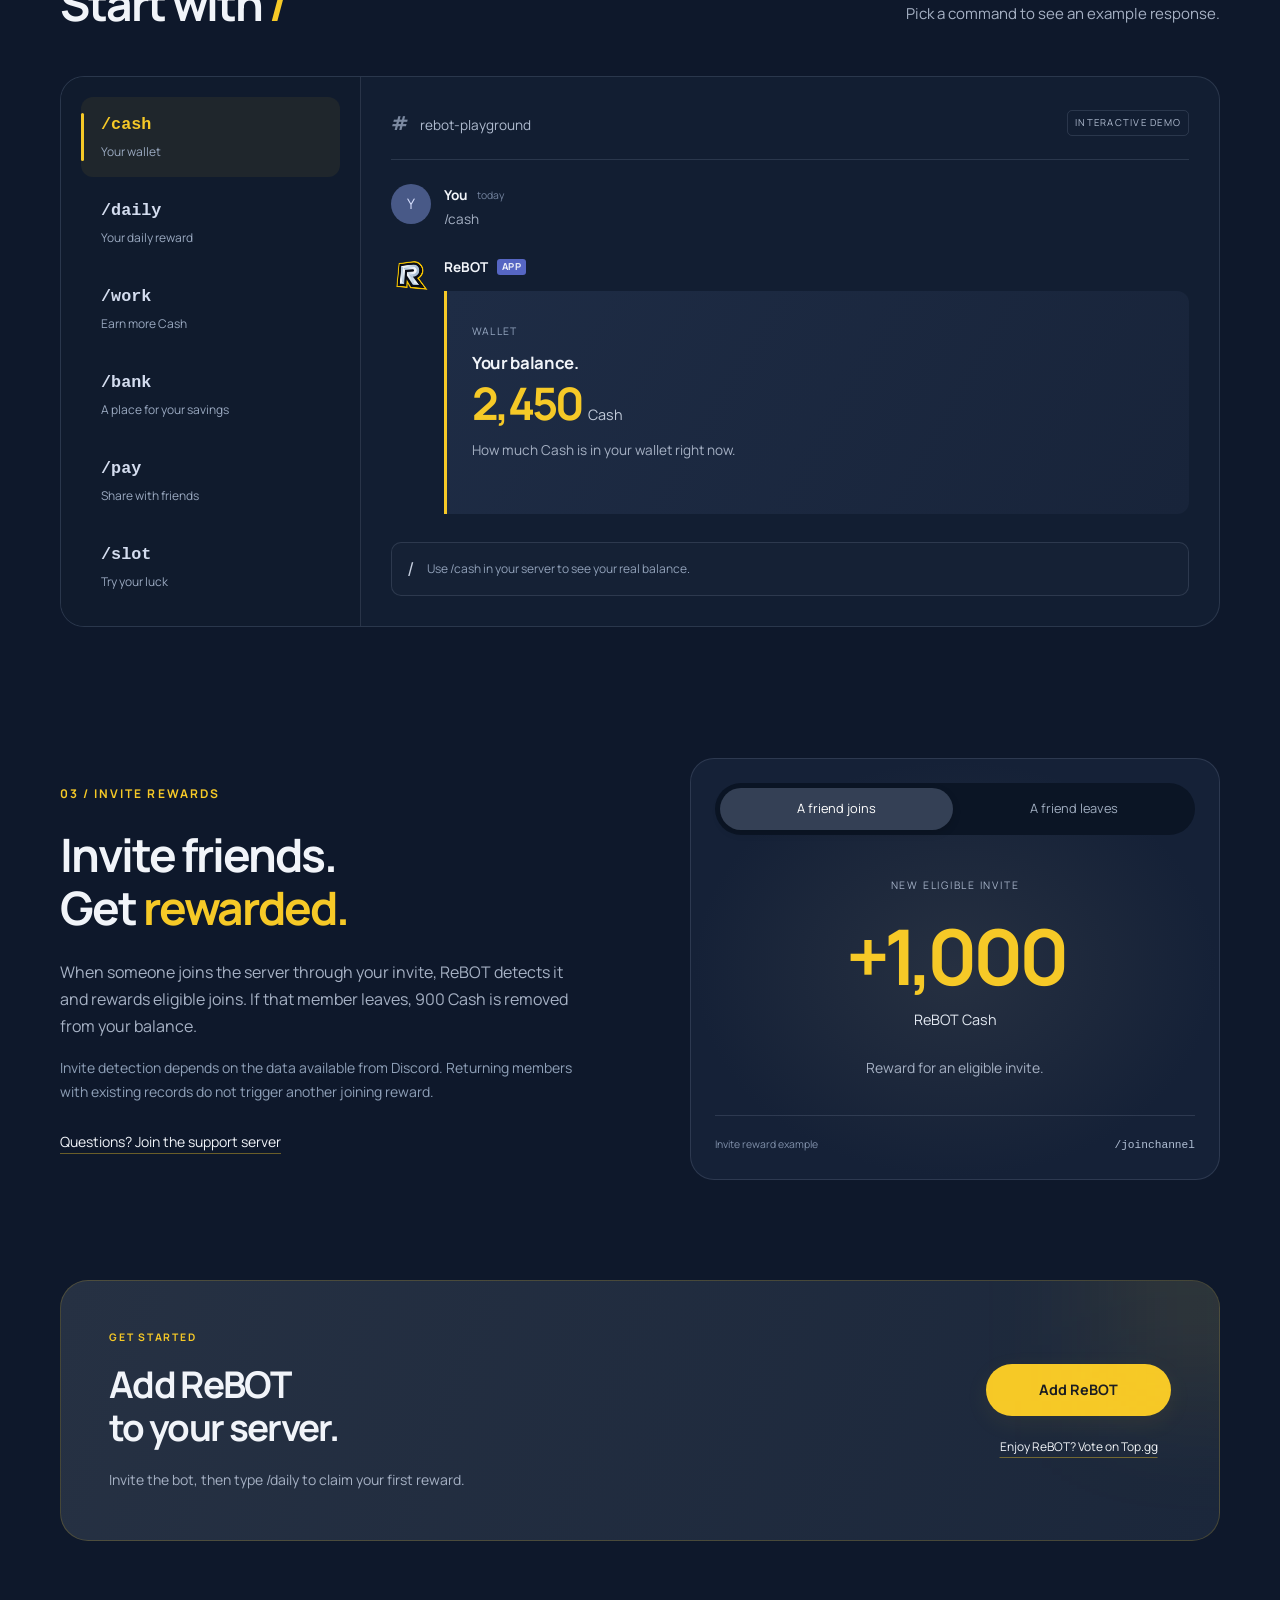
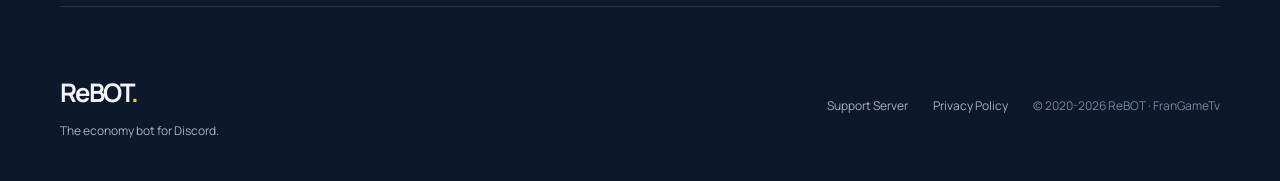
==== commit df431822: "ReBOT-Web 2" ====
--- a/index.html
+++ b/index.html
@@ -22,13 +22,13 @@
     <a class="brand" href="./" aria-label="ReBOT, homepage"><img src="assets/rebot-logo.png" alt="" width="36" height="36"><span>ReBOT</span></a>
     <button class="menu-toggle" aria-controls="navigation" aria-expanded="false" aria-label="Open menu"><span></span><span></span></button>
     <nav id="navigation" aria-label="Main navigation">
-      <a class="active" href="./" aria-current="page">Home</a><a href="#about">About</a><a href="privacy.html">Privacy Policy</a><a href="https://discord.gg/d7ZrMRU" data-link="support" target="_blank" rel="noopener noreferrer">Support Server</a><a href="https://discord.com/oauth2/authorize?client_id=566619930540113920&amp;permissions=8&amp;scope=bot%20applications.commands" data-link="invite" target="_blank" rel="noopener noreferrer">Add ReBOT</a><a href="https://top.gg/bot/566619930540113920/vote" data-link="vote" target="_blank" rel="noopener noreferrer">Vote for ReBOT</a>
+      <a class="active" href="./" aria-current="page">Home</a><a href="#about">About</a><a href="privacy.html">Privacy Policy</a><a href="https://discord.gg/d7ZrMRU" data-link="support" target="_blank" rel="noopener noreferrer">Support Server</a><a href="https://discord.com/oauth2/authorize?client_id=566619930540113920&amp;permissions=19489&amp;scope=bot%20applications.commands" data-link="invite" target="_blank" rel="noopener noreferrer">Add ReBOT</a><a href="https://top.gg/bot/566619930540113920/vote" data-link="vote" target="_blank" rel="noopener noreferrer">Vote for ReBOT</a>
     </nav>
   </div></header>
   <main id="main">
     <section class="hero" aria-labelledby="hero-title"><div class="hero-inner container">
       <div class="logo-stage"><div class="logo-tilt"><img class="hero-logo" src="assets/rebot-logo.png" alt="Three-dimensional ReBOT logo: a silver R with a yellow outline" width="600" height="600" fetchpriority="high"></div><span class="logo-caption">CASH · BANK · REWARDS</span></div>
-      <div class="hero-copy"><p class="eyebrow"><span class="tiny-line"></span> ECONOMY BOT FOR DISCORD</p><h1 id="hero-title">ReBOT<span class="title-dot">.</span></h1><p class="hero-subtitle">Your economy,<br>for your community.</p><p class="hero-description">Earn Cash, save it in the bank, and get rewarded for inviting friends. All with slash commands.</p><div class="button-row"><a class="button primary" data-link="invite" href="https://discord.com/oauth2/authorize?client_id=566619930540113920&amp;permissions=8&amp;scope=bot%20applications.commands" target="_blank" rel="noopener noreferrer"><span class="button-symbol" aria-hidden="true">+</span> Add ReBOT</a><a class="button secondary" href="#about">Discover ReBOT</a></div><div class="hero-tags"><span>Slash commands</span><span>Virtual economy</span><span>Invite rewards</span></div></div>
+      <div class="hero-copy"><p class="eyebrow"><span class="tiny-line"></span> ECONOMY BOT FOR DISCORD</p><h1 id="hero-title">ReBOT<span class="title-dot">.</span></h1><p class="hero-subtitle">Your economy,<br>for your community.</p><p class="hero-description">Earn Cash, save it in the bank, and get rewarded for inviting friends. All with slash commands.</p><div class="button-row"><a class="button primary" data-link="invite" href="https://discord.com/oauth2/authorize?client_id=566619930540113920&amp;permissions=19489&amp;scope=bot%20applications.commands" target="_blank" rel="noopener noreferrer"><span class="button-symbol" aria-hidden="true">+</span> Add ReBOT</a><a class="button secondary" href="#about">Discover ReBOT</a></div><div class="hero-tags"><span>Slash commands</span><span>Virtual economy</span><span>Invite rewards</span></div></div>
     </div><div class="hero-bottom container"><span>EVERYTHING HAPPENS IN DISCORD.</span><a href="#about">See the features <span aria-hidden="true">↓</span></a></div></section>
     <div class="section-rule" aria-hidden="true"><span></span></div>
     <section id="about" class="section container"><div class="section-heading reveal"><div><p class="eyebrow">01 / ABOUT</p><h2>Cash, bank, rewards.<br><span class="muted">All in one bot.</span></h2></div><p>ReBOT adds a virtual economy to your server: a wallet for every member, a bank for savings, and rewards for whoever invites new people.</p></div>
@@ -48,8 +48,8 @@
         <button id="tab-slot" class="command-tab" role="tab" aria-selected="false" aria-controls="command-panel" data-command="slot" tabindex="-1"><code>/slot</code><span>Try your luck</span></button>
       </div><div id="command-panel" class="discord-demo" role="tabpanel" aria-labelledby="tab-cash" tabindex="0"><div class="demo-top"><span><b>#</b> rebot-playground</span><span class="demo-label">INTERACTIVE DEMO</span></div><div class="demo-message"><span class="demo-avatar">Y</span><div><span class="demo-name">You <small>today</small></span><p id="demo-input">/cash</p></div></div><div class="demo-message bot-message"><img src="assets/rebot-logo.png" alt="" width="40" height="40"><div class="demo-response"><span class="demo-name">ReBOT <span class="app-badge">APP</span></span><div class="response-embed" aria-live="polite"><span id="demo-kicker">WALLET</span><h3 id="demo-title">Your balance.</h3><div id="demo-value" class="demo-value">2,450 <span>Cash</span></div><p id="demo-description">How much Cash is in your wallet right now.</p></div></div></div><div class="demo-bottom"><span class="slash-mark">/</span><span id="demo-hint">Use /cash in your server to see your real balance.</span></div></div></div>
     </section>
-    <section class="section container invite-section"><div class="invite-copy reveal"><p class="eyebrow">03 / INVITE REWARDS</p><h2>Invite friends.<br>Get <span class="yellow">rewarded.</span></h2><p>When someone joins the server through your invite, ReBOT detects it and rewards eligible joins. If that member leaves, the reward is removed from your balance.</p><p class="small-text">Invite detection depends on the data available from Discord. Returning members with existing records do not trigger another joining reward.</p><a class="text-link" href="https://discord.gg/d7ZrMRU" data-link="support" target="_blank" rel="noopener noreferrer">Questions? Join the support server</a></div><div class="invite-demo reveal"><div class="segmented" role="group" aria-label="Invite simulation"><button aria-pressed="true" data-event="join">A friend joins</button><button aria-pressed="false" data-event="leave">A friend leaves</button></div><div class="reward-display" aria-live="polite"><span class="reward-caption" id="reward-caption">NEW ELIGIBLE INVITE</span><strong id="reward-number">+1,000</strong><span class="reward-currency">ReBOT Cash</span><p id="reward-detail">Reward for an eligible invite.</p></div><div class="invite-footnote"><span>Invite reward example</span><code id="reward-command">/joinchannel</code></div></div></section>
-    <section class="container closing-section reveal"><div><p class="eyebrow">GET STARTED</p><h2>Add ReBOT<br>to your server.</h2><p>Invite the bot, then type /daily to claim your first reward.</p></div><div class="closing-actions"><a class="button primary" data-link="invite" href="https://discord.com/oauth2/authorize?client_id=566619930540113920&amp;permissions=8&amp;scope=bot%20applications.commands" target="_blank" rel="noopener noreferrer">Add ReBOT</a><a class="text-link" data-link="vote" href="https://top.gg/bot/566619930540113920/vote" target="_blank" rel="noopener noreferrer">Enjoy ReBOT? Vote on Top.gg</a></div></section>
+    <section class="section container invite-section"><div class="invite-copy reveal"><p class="eyebrow">03 / INVITE REWARDS</p><h2>Invite friends.<br>Get <span class="yellow">rewarded.</span></h2><p>When someone joins the server through your invite, ReBOT detects it and rewards eligible joins. If that member leaves, 900 Cash is removed from your balance.</p><p class="small-text">Invite detection depends on the data available from Discord. Returning members with existing records do not trigger another joining reward.</p><a class="text-link" href="https://discord.gg/d7ZrMRU" data-link="support" target="_blank" rel="noopener noreferrer">Questions? Join the support server</a></div><div class="invite-demo reveal"><div class="segmented" role="group" aria-label="Invite simulation"><button aria-pressed="true" data-event="join">A friend joins</button><button aria-pressed="false" data-event="leave">A friend leaves</button></div><div class="reward-display" aria-live="polite"><span class="reward-caption" id="reward-caption">NEW ELIGIBLE INVITE</span><strong id="reward-number">+1,000</strong><span class="reward-currency">ReBOT Cash</span><p id="reward-detail">Reward for an eligible invite.</p></div><div class="invite-footnote"><span>Invite reward example</span><code id="reward-command">/joinchannel</code></div></div></section>
+    <section class="container closing-section reveal"><div><p class="eyebrow">GET STARTED</p><h2>Add ReBOT<br>to your server.</h2><p>Invite the bot, then type /daily to claim your first reward.</p></div><div class="closing-actions"><a class="button primary" data-link="invite" href="https://discord.com/oauth2/authorize?client_id=566619930540113920&amp;permissions=19489&amp;scope=bot%20applications.commands" target="_blank" rel="noopener noreferrer">Add ReBOT</a><a class="text-link" data-link="vote" href="https://top.gg/bot/566619930540113920/vote" target="_blank" rel="noopener noreferrer">Enjoy ReBOT? Vote on Top.gg</a></div></section>
   </main>
   <footer class="site-footer container"><div><a class="footer-brand" href="./">ReBOT<span>.</span></a><p>The economy bot for Discord.</p></div><div class="footer-links"><a href="https://discord.gg/d7ZrMRU" data-link="support" target="_blank" rel="noopener noreferrer">Support Server</a><a href="privacy.html">Privacy Policy</a><span>© 2020-<span data-year>2026</span> ReBOT · FranGameTv</span></div></footer>
 </body>
